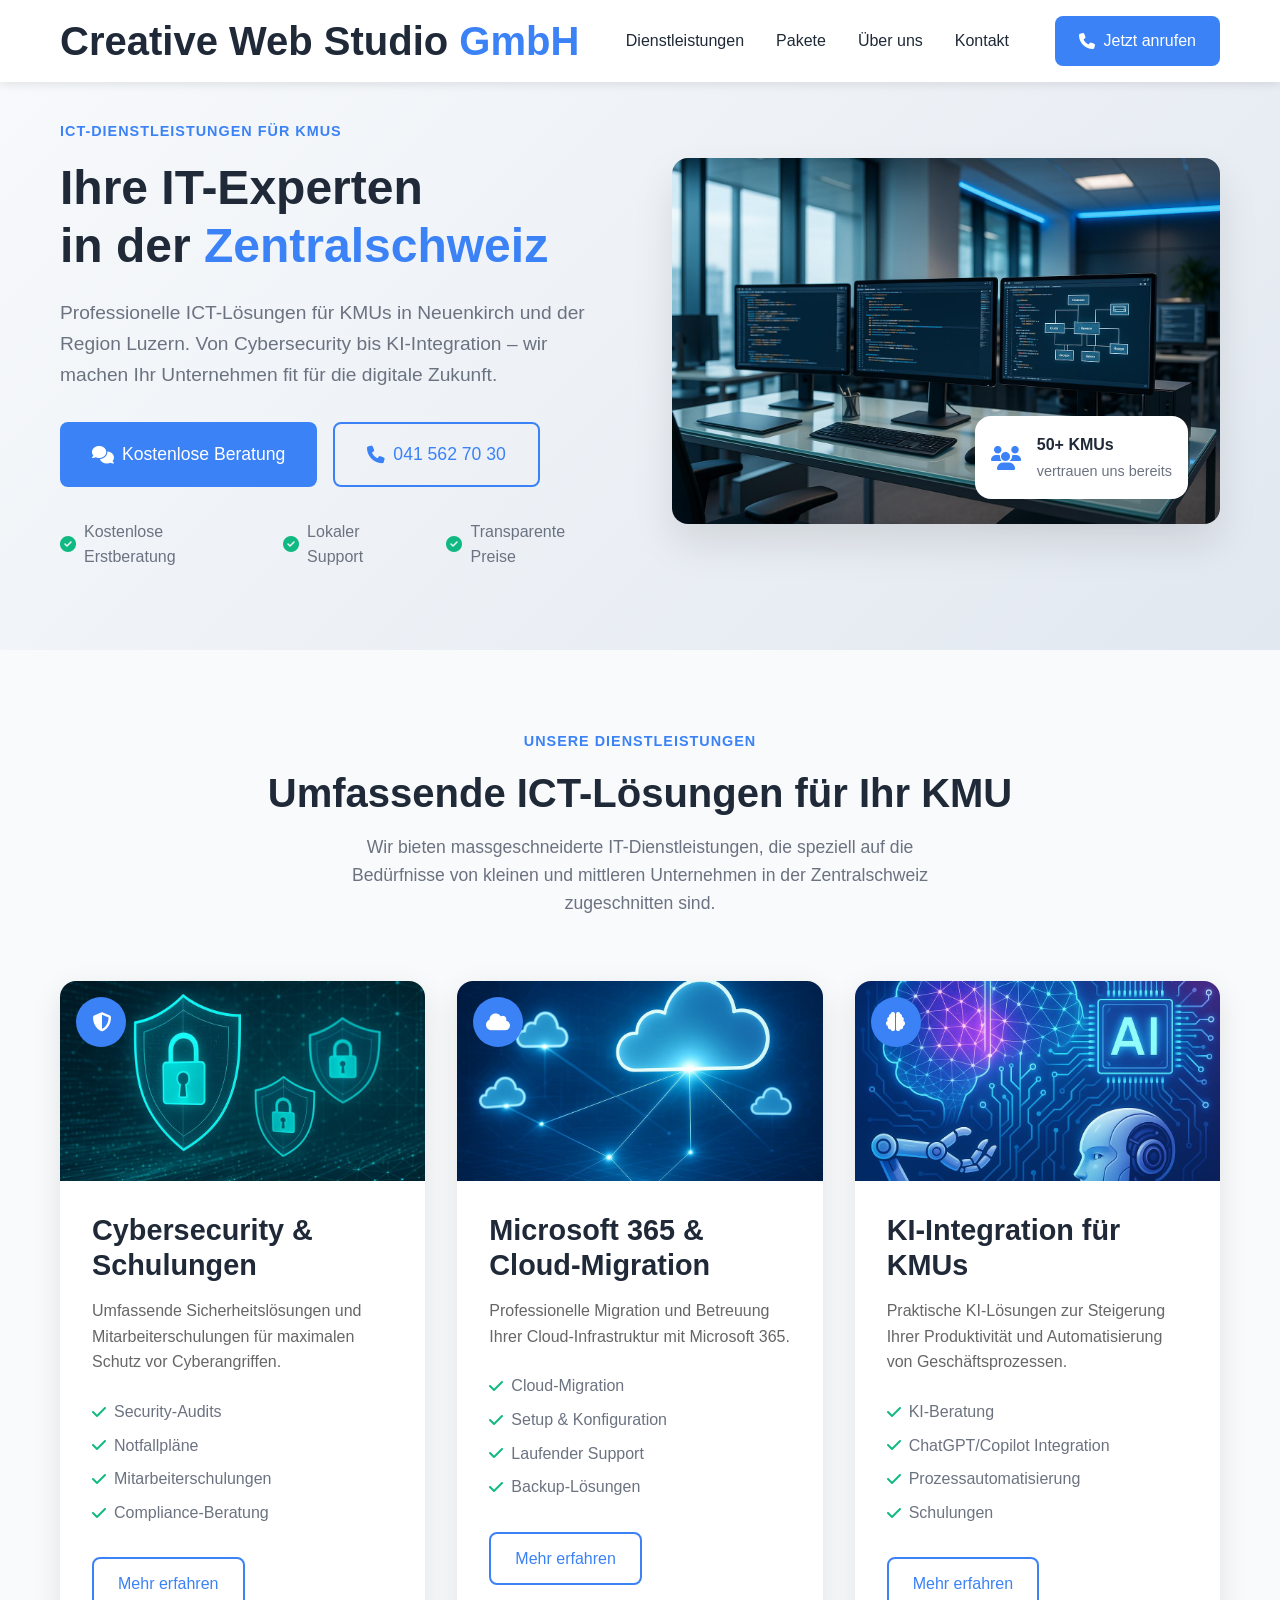
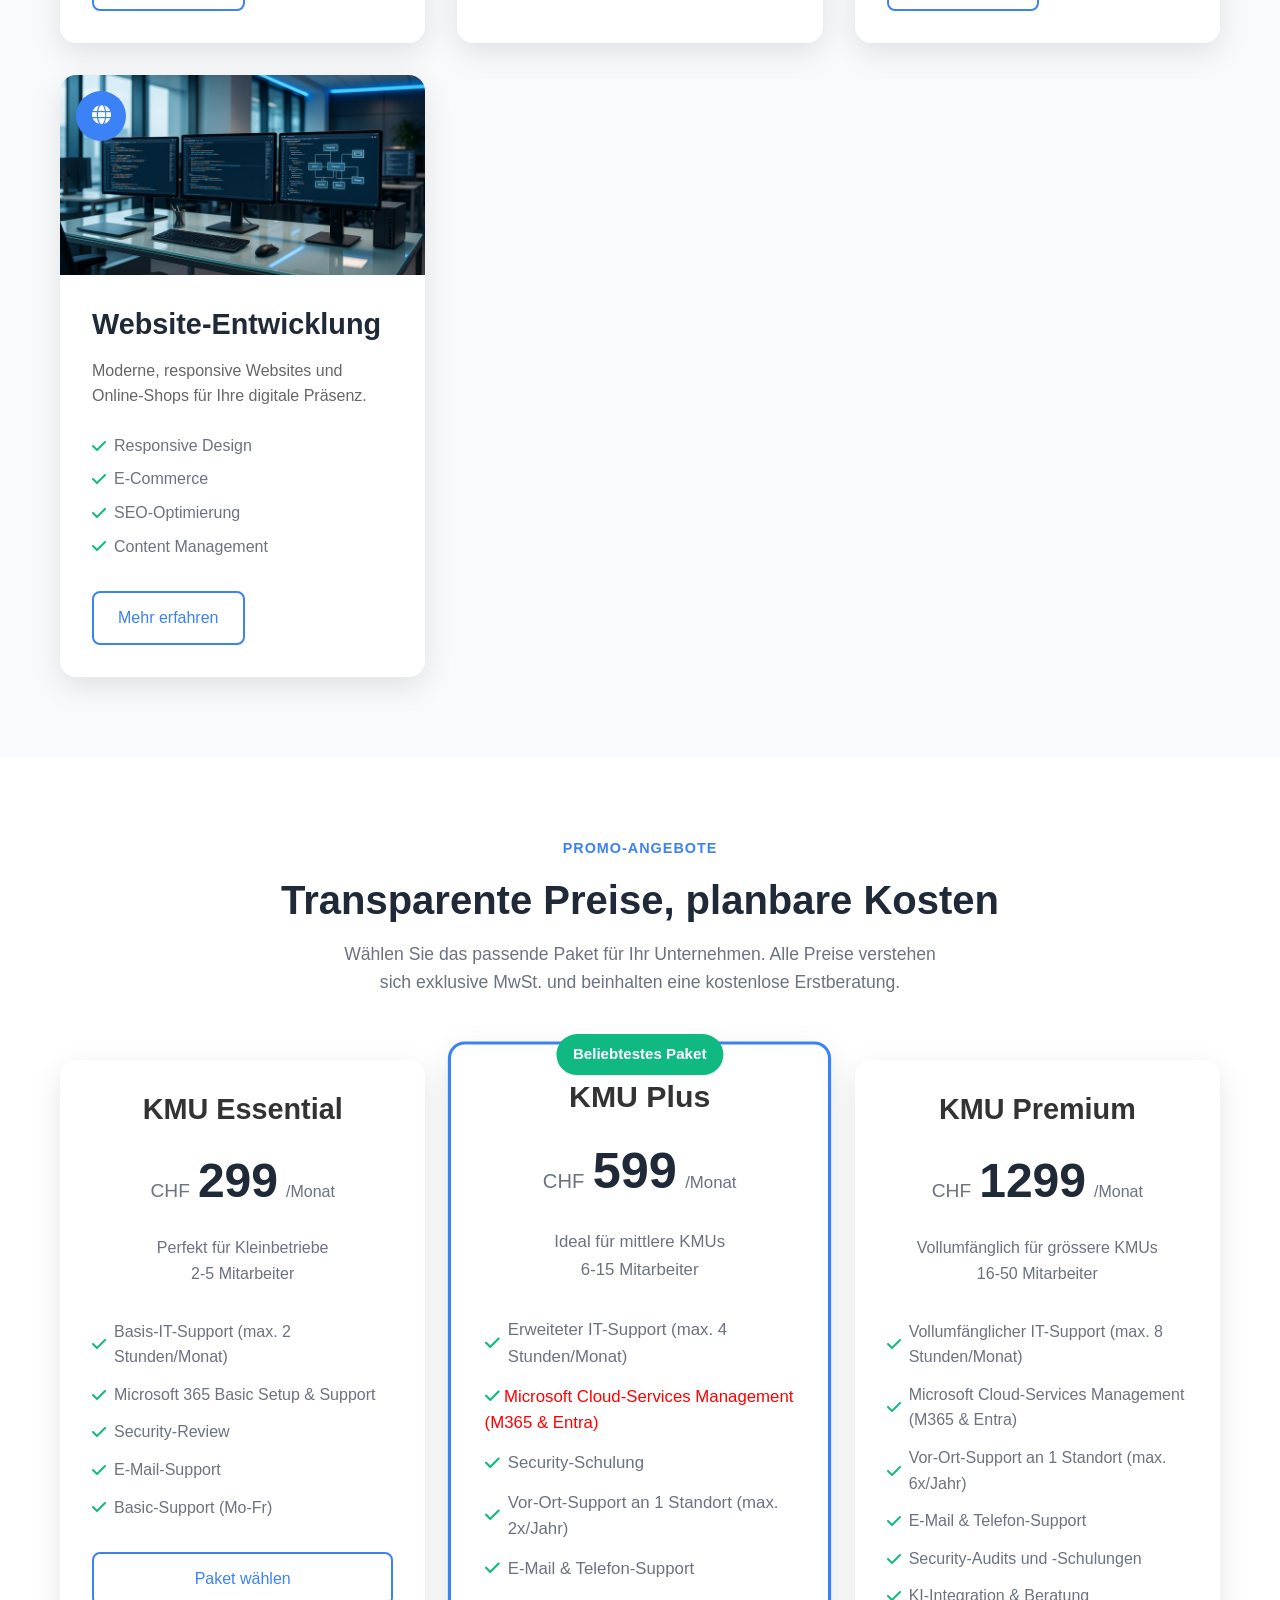
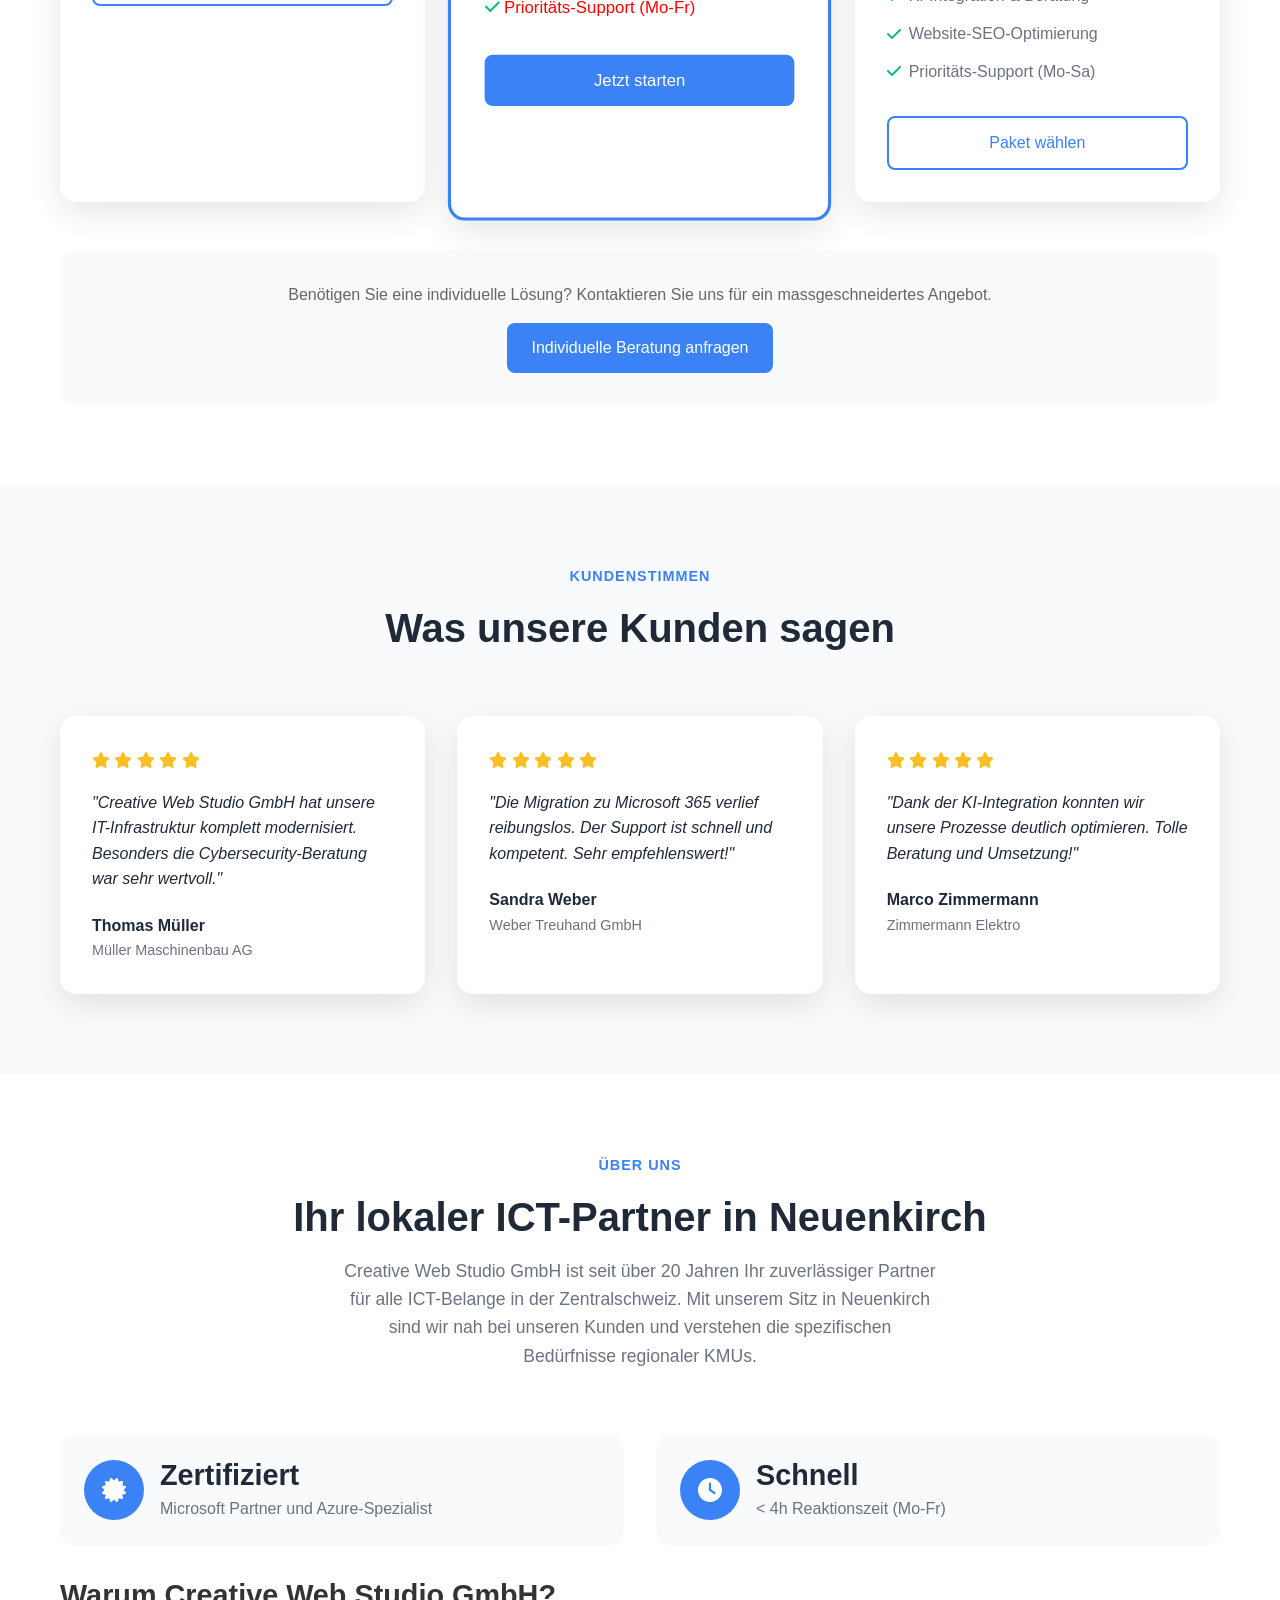
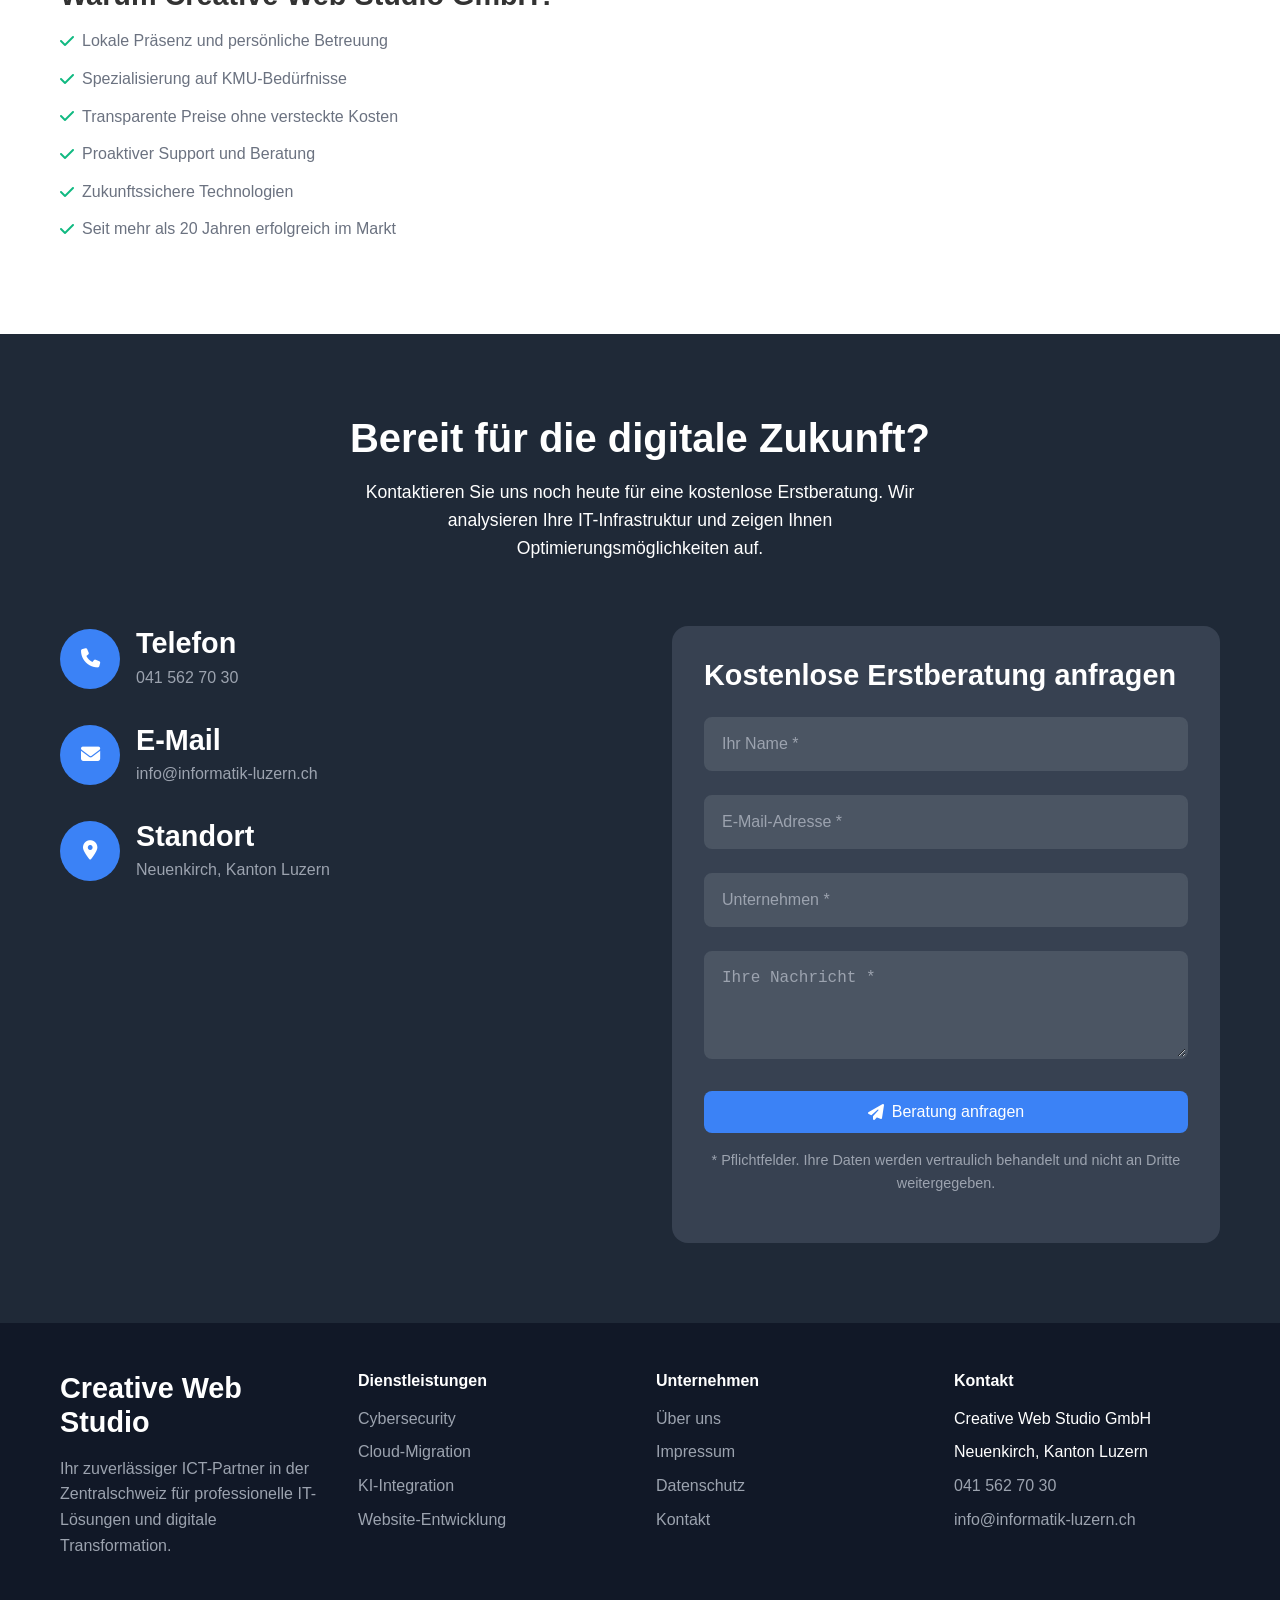
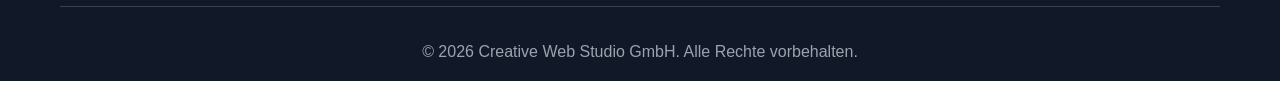
==== index.html @ 6ef7b3a8 "Initial commit: Creative Web Studio GmbH Website" ====
<!DOCTYPE html>
<html lang="de-CH">
<head>
    <meta charset="UTF-8">
    <meta name="viewport" content="width=device-width, initial-scale=1.0">
    
    <!-- Favicon -->
    <link rel="icon" type="image/png" href="favicon.png">
    <link rel="shortcut icon" type="image/png" href="favicon.png">
    <link rel="apple-touch-icon" href="favicon.png">
    
    <!-- SEO Meta Tags -->
    <title>Creative Web Studio GmbH - ICT-Dienstleistungen für KMUs in Luzern</title>
    <meta name="description" content="Professionelle ICT-Dienstleistungen für KMUs in Neuenkirch und der Region Luzern. Cybersecurity, Cloud-Migration, KI-Integration und Website-Entwicklung. Kostenlose Beratung!">
    <meta name="keywords" content="ICT Dienstleistungen, IT Support, Cybersecurity, Cloud Migration, KI Integration, Website Entwicklung, KMU, Luzern, Neuenkirch, Zentralschweiz, Microsoft 365">
    <meta name="author" content="Creative Web Studio GmbH">
    <meta name="robots" content="index, follow">
    <meta name="language" content="de-CH">
    <link rel="canonical" href="https://informatik-luzern.ch/">

    <!-- Open Graph / Facebook -->
    <meta property="og:type" content="website">
    <meta property="og:url" content="https://informatik-luzern.ch/">
    <meta property="og:title" content="Creative Web Studio GmbH - ICT-Dienstleistungen für KMUs in Luzern">
    <meta property="og:description" content="Professionelle ICT-Dienstleistungen für KMUs in Neuenkirch und der Region Luzern. Cybersecurity, Cloud-Migration, KI-Integration und Website-Entwicklung.">
    <meta property="og:image" content="https://informatik-luzern.ch/images/og-image.jpg">
    <meta property="og:image:width" content="1200">
    <meta property="og:image:height" content="630">
    <meta property="og:locale" content="de_CH">
    <meta property="og:site_name" content="Creative Web Studio GmbH">
    
    <!-- Twitter -->
    <meta name="twitter:card" content="summary_large_image">
    <meta name="twitter:title" content="Creative Web Studio GmbH - ICT-Dienstleistungen für KMUs in Luzern">
    <meta name="twitter:description" content="Professionelle ICT-Dienstleistungen für KMUs in Neuenkirch und der Region Luzern.">
    
    <!-- Local Business Schema.org -->
    <script type="application/ld+json">
    {
      "@context": "https://schema.org",
      "@type": "LocalBusiness",
      "name": "Creative Web Studio GmbH",
      "image": "https://informatik-luzern.ch/images/hero-image.jpg",
      "description": "Professionelle ICT-Dienstleistungen für KMUs in Neuenkirch und der Region Luzern. Cybersecurity, Cloud-Migration, KI-Integration und Website-Entwicklung.",
      "address": {
        "@type": "PostalAddress",
        "streetAddress": "Neuenkirch",
        "addressLocality": "Neuenkirch",
        "addressRegion": "Luzern",
        "postalCode": "6206",
        "addressCountry": "CH"
      },
      "geo": {
        "@type": "GeoCoordinates",
        "latitude": 47.0956,
        "longitude": 8.2056
      },
      "telephone": "+41415627030",
      "email": "info@informatik-luzern.ch",
      "url": "https://informatik-luzern.ch/",
      "sameAs": [
        "https://www.linkedin.com/company/creative-web-studio-gmbh"
      ],
      "openingHours": "Mo-Fr 08:30-16:30",
      "priceRange": "CHF 299-1299",
      "serviceArea": {
        "@type": "GeoCircle",
        "geoMidpoint": {
          "@type": "GeoCoordinates",
          "latitude": 47.0956,
          "longitude": 8.2056
        },
        "geoRadius": "50000"
      },
      "hasOfferCatalog": {
        "@type": "OfferCatalog",
        "name": "ICT-Dienstleistungen",
        "itemListElement": [
          {
            "@type": "Offer",
            "itemOffered": {
              "@type": "Service",
              "name": "Cybersecurity & Schulungen",
              "description": "Umfassende Sicherheitslösungen und Mitarbeiterschulungen"
            }
          },
          {
            "@type": "Offer",
            "itemOffered": {
              "@type": "Service",
              "name": "Microsoft 365 & Cloud-Migration",
              "description": "Professionelle Migration und Betreuung Ihrer Cloud-Infrastruktur"
            }
          },
          {
            "@type": "Offer",
            "itemOffered": {
              "@type": "Service",
              "name": "KI-Integration für KMUs",
              "description": "Praktische KI-Lösungen zur Steigerung Ihrer Produktivität"
            }
          },
          {
            "@type": "Offer",
            "itemOffered": {
              "@type": "Service",
              "name": "Website-Entwicklung",
              "description": "Moderne, responsive Websites und Online-Shops"
            }
          }
        ]
      }
    }
    </script>
    
    <!-- Additional SEO -->
    <meta name="geo.region" content="CH-LU">
    <meta name="geo.placename" content="Neuenkirch">
    <meta name="geo.position" content="47.0956;8.2056">
    <meta name="ICBM" content="47.0956, 8.2056">
    
    <!-- CSS -->
    <link rel="stylesheet" href="css/style.css">
    
    <!-- Font Awesome für Icons -->
    <link rel="stylesheet" href="https://cdnjs.cloudflare.com/ajax/libs/font-awesome/6.4.0/css/all.min.css">

    <!-- Google tag (gtag.js) -->
<script async src="https://www.googletagmanager.com/gtag/js?id=G-Y20FTGTKR9"></script>
<script>
  window.dataLayer = window.dataLayer || [];
  function gtag(){dataLayer.push(arguments);}
  gtag('js', new Date());

  gtag('config', 'G-Y20FTGTKR9');
</script>

<!-- Google tag (gtag.js) -->
<script async src="https://www.googletagmanager.com/gtag/js?id=AW-1042954990">
</script>
<script>
  window.dataLayer = window.dataLayer || [];
  function gtag(){dataLayer.push(arguments);}
  gtag('js', new Date());

  gtag('config', 'AW-1042954990');
</script>

<!-- Google tag (gtag.js) -->
<script async src="https://www.googletagmanager.com/gtag/js?id=G-LLBZESWK69"></script>
<script>
  window.dataLayer = window.dataLayer || [];
  function gtag(){dataLayer.push(arguments);}
  gtag('js', new Date());

  gtag('config', 'G-LLBZESWK69');
</script>
</head>
<body>
    <!-- Header -->
    <header class="header">
        <nav class="navbar">
            <div class="nav-container">
                <div class="nav-logo">
                    <h2>Creative Web Studio <span>GmbH</span></h2>
                </div>
                <ul class="nav-menu">
                    <li class="nav-item">
                        <a href="#services" class="nav-link">Dienstleistungen</a>
                    </li>
                    <li class="nav-item">
                        <a href="#packages" class="nav-link">Pakete</a>
                    </li>
                    <li class="nav-item">
                        <a href="#about" class="nav-link">Über uns</a>
                    </li>
                    <li class="nav-item">
                        <a href="#contact" class="nav-link">Kontakt</a>
                    </li>
                </ul>
                <div class="nav-cta">
                    <a href="tel:+41415627030" class="btn btn-primary">
                        <i class="fas fa-phone"></i> Jetzt anrufen
                    </a>
                </div>
                <div class="hamburger">
                    <span class="bar"></span>
                    <span class="bar"></span>
                    <span class="bar"></span>
                </div>
            </div>
        </nav>
    </header>

    <!-- Hero Section -->
    <section class="hero">
        <div class="hero-container">
            <div class="hero-content">
                <div class="hero-text">
                    <p class="hero-subtitle">ICT-Dienstleistungen für KMUs</p>
                    <h1 class="hero-title">
                        Ihre IT-Experten<br>
                        in der <span class="text-primary">Zentralschweiz</span>
                    </h1>
                    <p class="hero-description">
                        Professionelle ICT-Lösungen für KMUs in Neuenkirch und der Region Luzern. 
                        Von Cybersecurity bis KI-Integration – wir machen Ihr Unternehmen fit für die digitale Zukunft.
                    </p>
                    <div class="hero-buttons">
                        <a href="#contact" class="btn btn-primary btn-lg">
                            <i class="fas fa-comments"></i> Kostenlose Beratung
                        </a>
                        <a href="tel:+41415627030" class="btn btn-outline btn-lg">
                            <i class="fas fa-phone"></i> 041 562 70 30
                        </a>
                    </div>
                    <div class="hero-features">
                        <div class="feature">
                            <i class="fas fa-check-circle"></i>
                            <span>Kostenlose Erstberatung</span>
                        </div>
                        <div class="feature">
                            <i class="fas fa-check-circle"></i>
                            <span>Lokaler Support</span>
                        </div>
                        <div class="feature">
                            <i class="fas fa-check-circle"></i>
                            <span>Transparente Preise</span>
                        </div>
                    </div>
                </div>
                <div class="hero-image">
                    <img src="images/hero-image.jpg" alt="Modernes IT-Büro mit mehreren Monitoren">
                    <div class="hero-badge">
                        <i class="fas fa-users"></i>
                        <div>
                            <strong>50+ KMUs</strong>
                            <span>vertrauen uns bereits</span>
                        </div>
                    </div>
                </div>
            </div>
        </div>
    </section>

    <!-- Services Section -->
    <section id="services" class="services">
        <div class="container">
            <div class="section-header">
                <p class="section-subtitle">Unsere Dienstleistungen</p>
                <h2 class="section-title">Umfassende ICT-Lösungen für Ihr KMU</h2>
                <p class="section-description">
                    Wir bieten massgeschneiderte IT-Dienstleistungen, die speziell auf die Bedürfnisse 
                    von kleinen und mittleren Unternehmen in der Zentralschweiz zugeschnitten sind.
                </p>
            </div>
            
            <div class="services-grid">
                <div class="service-card">
                    <div class="service-image">
                        <img src="images/cybersecurity-image.jpg" alt="Cybersecurity Lösungen">
                        <div class="service-icon">
                            <i class="fas fa-shield-alt"></i>
                        </div>
                    </div>
                    <div class="service-content">
                        <h3>Cybersecurity & Schulungen</h3>
                        <p>Umfassende Sicherheitslösungen und Mitarbeiterschulungen für maximalen Schutz vor Cyberangriffen.</p>
                        <ul class="service-features">
                            <li><i class="fas fa-check"></i> Security-Audits</li>
                            <li><i class="fas fa-check"></i> Notfallpläne</li>
                            <li><i class="fas fa-check"></i> Mitarbeiterschulungen</li>
                            <li><i class="fas fa-check"></i> Compliance-Beratung</li>
                        </ul>
                        <a href="#contact" class="btn btn-outline">Mehr erfahren</a>
                    </div>
                </div>

                <div class="service-card">
                    <div class="service-image">
                        <img src="images/cloud-services.jpg" alt="Cloud Migration Services">
                        <div class="service-icon">
                            <i class="fas fa-cloud"></i>
                        </div>
                    </div>
                    <div class="service-content">
                        <h3>Microsoft 365 & Cloud-Migration</h3>
                        <p>Professionelle Migration und Betreuung Ihrer Cloud-Infrastruktur mit Microsoft 365.</p>
                        <ul class="service-features">
                            <li><i class="fas fa-check"></i> Cloud-Migration</li>
                            <li><i class="fas fa-check"></i> Setup & Konfiguration</li>
                            <li><i class="fas fa-check"></i> Laufender Support</li>
                            <li><i class="fas fa-check"></i> Backup-Lösungen</li>
                        </ul>
                        <a href="#contact" class="btn btn-outline">Mehr erfahren</a>
                    </div>
                </div>

                <div class="service-card">
                    <div class="service-image">
                        <img src="images/ai-integration.jpg" alt="KI Integration für Unternehmen">
                        <div class="service-icon">
                            <i class="fas fa-brain"></i>
                        </div>
                    </div>
                    <div class="service-content">
                        <h3>KI-Integration für KMUs</h3>
                        <p>Praktische KI-Lösungen zur Steigerung Ihrer Produktivität und Automatisierung von Geschäftsprozessen.</p>
                        <ul class="service-features">
                            <li><i class="fas fa-check"></i> KI-Beratung</li>
                            <li><i class="fas fa-check"></i> ChatGPT/Copilot Integration</li>
                            <li><i class="fas fa-check"></i> Prozessautomatisierung</li>
                            <li><i class="fas fa-check"></i> Schulungen</li>
                        </ul>
                        <a href="#contact" class="btn btn-outline">Mehr erfahren</a>
                    </div>
                </div>

                <div class="service-card">
                    <div class="service-image">
                        <img src="images/hero-image.jpg" alt="Website Entwicklung">
                        <div class="service-icon">
                            <i class="fas fa-globe"></i>
                        </div>
                    </div>
                    <div class="service-content">
                        <h3>Website-Entwicklung</h3>
                        <p>Moderne, responsive Websites und Online-Shops für Ihre digitale Präsenz.</p>
                        <ul class="service-features">
                            <li><i class="fas fa-check"></i> Responsive Design</li>
                            <li><i class="fas fa-check"></i> E-Commerce</li>
                            <li><i class="fas fa-check"></i> SEO-Optimierung</li>
                            <li><i class="fas fa-check"></i> Content Management</li>
                        </ul>
                        <a href="#contact" class="btn btn-outline">Mehr erfahren</a>
                    </div>
                </div>
            </div>
        </div>
    </section>

    <!-- Packages Section -->
    <section id="packages" class="packages">
        <div class="container">
            <div class="section-header">
                <p class="section-subtitle">Promo-Angebote</p>
                <h2 class="section-title">Transparente Preise, planbare Kosten</h2>
                <p class="section-description">
                    Wählen Sie das passende Paket für Ihr Unternehmen. Alle Preise verstehen sich 
                    exklusive MwSt. und beinhalten eine kostenlose Erstberatung.
                </p>
            </div>

            <div class="packages-grid">
                <div class="package-card">
                    <div class="package-header">
                        <h3>KMU Essential</h3>
                        <div class="package-price">
                            <span class="currency">CHF</span>
                            <span class="amount">299</span>
                            <span class="period">/Monat</span>
                        </div>
                        <p class="package-subtitle">Perfekt für Kleinbetriebe<br>2-5 Mitarbeiter</p>
                    </div>
                    <div class="package-features">
                        <ul>
                            <li><i class="fas fa-check"></i> Basis-IT-Support (max. 2 Stunden/Monat)</li>
                            <li><i class="fas fa-check"></i> Microsoft 365 Basic Setup & Support</li>
                            <li><i class="fas fa-check"></i> Security-Review</li>
                            <li><i class="fas fa-check"></i> E-Mail-Support</li>
                            <li><i class="fas fa-check"></i> Basic-Support (Mo-Fr)</li>
                        </ul>
                    </div>
                    <a href="#contact" class="btn btn-outline btn-full">Paket wählen</a>
                </div>

                <div class="package-card package-popular">
                    <div class="package-badge">Beliebtestes Paket</div>
                    <div class="package-header">
                        <h3>KMU Plus</h3>
                        <div class="package-price">
                            <span class="currency">CHF</span>
                            <span class="amount">599</span>
                            <span class="period">/Monat</span>
                        </div>
                        <p class="package-subtitle">Ideal für mittlere KMUs<br>6-15 Mitarbeiter</p>
                    </div>
                    <div class="package-features">
                        <ul>
                            <li><i class="fas fa-check"></i> Erweiteter IT-Support (max. 4 Stunden/Monat)</li>
                            <li><font color="red"><i class="fas fa-check"></i> Microsoft Cloud-Services Management (M365 & Entra)</font></li>
                            <li><i class="fas fa-check"></i> Security-Schulung</li>
                            <li><i class="fas fa-check"></i> Vor-Ort-Support an 1 Standort (max. 2x/Jahr)</li>
                            <li><i class="fas fa-check"></i> E-Mail & Telefon-Support</li>
                            <li><font color="red"><i class="fas fa-check"></i> Prioritäts-Support (Mo-Fr)</font></li>
                        </ul>
                    </div>
                    <a href="#contact" class="btn btn-primary btn-full">Jetzt starten</a>
                </div>

                <div class="package-card">
                    <div class="package-header">
                        <h3>KMU Premium</h3>
                        <div class="package-price">
                            <span class="currency">CHF</span>
                            <span class="amount">1299</span>
                            <span class="period">/Monat</span>
                        </div>
                        <p class="package-subtitle">Vollumfänglich für grössere KMUs<br>16-50 Mitarbeiter</p>
                    </div>
                    <div class="package-features">
                        <ul>
                            <li><i class="fas fa-check"></i> Vollumfänglicher IT-Support (max. 8 Stunden/Monat)</li>
                            <li><i class="fas fa-check"></i> Microsoft Cloud-Services Management (M365 & Entra)</li>
                            <li><i class="fas fa-check"></i> Vor-Ort-Support an 1 Standort (max. 6x/Jahr)</li>
                            <li><i class="fas fa-check"></i> E-Mail & Telefon-Support</li>
                            <li><i class="fas fa-check"></i> Security-Audits und -Schulungen</li>
                            <li><i class="fas fa-check"></i> KI-Integration & Beratung</li>
                            <li><i class="fas fa-check"></i> Website-SEO-Optimierung</li>
                            <li><i class="fas fa-check"></i> Prioritäts-Support (Mo-Sa)</li>
                        </ul>
                    </div>
                    <a href="#contact" class="btn btn-outline btn-full">Paket wählen</a>
                </div>
            </div>

            <div class="packages-cta">
                <p>Benötigen Sie eine individuelle Lösung? Kontaktieren Sie uns für ein massgeschneidertes Angebot.</p>
                <a href="#contact" class="btn btn-primary">Individuelle Beratung anfragen</a>
            </div>
        </div>
    </section>

    <!-- Testimonials Section -->
    <section class="testimonials">
        <div class="container">
            <div class="section-header">
                <p class="section-subtitle">Kundenstimmen</p>
                <h2 class="section-title">Was unsere Kunden sagen</h2>
            </div>

            <div class="testimonials-grid">
                <div class="testimonial-card">
                    <div class="testimonial-content">
                        <div class="testimonial-stars">
                            <i class="fas fa-star"></i>
                            <i class="fas fa-star"></i>
                            <i class="fas fa-star"></i>
                            <i class="fas fa-star"></i>
                            <i class="fas fa-star"></i>
                        </div>
                        <p>"Creative Web Studio GmbH hat unsere IT-Infrastruktur komplett modernisiert. Besonders die Cybersecurity-Beratung war sehr wertvoll."</p>
                    </div>
                    <div class="testimonial-author">
                        <div class="author-info">
                            <h4>Thomas Müller</h4>
                            <p>Müller Maschinenbau AG</p>
                        </div>
                    </div>
                </div>

                <div class="testimonial-card">
                    <div class="testimonial-content">
                        <div class="testimonial-stars">
                            <i class="fas fa-star"></i>
                            <i class="fas fa-star"></i>
                            <i class="fas fa-star"></i>
                            <i class="fas fa-star"></i>
                            <i class="fas fa-star"></i>
                        </div>
                        <p>"Die Migration zu Microsoft 365 verlief reibungslos. Der Support ist schnell und kompetent. Sehr empfehlenswert!"</p>
                    </div>
                    <div class="testimonial-author">
                        <div class="author-info">
                            <h4>Sandra Weber</h4>
                            <p>Weber Treuhand GmbH</p>
                        </div>
                    </div>
                </div>

                <div class="testimonial-card">
                    <div class="testimonial-content">
                        <div class="testimonial-stars">
                            <i class="fas fa-star"></i>
                            <i class="fas fa-star"></i>
                            <i class="fas fa-star"></i>
                            <i class="fas fa-star"></i>
                            <i class="fas fa-star"></i>
                        </div>
                        <p>"Dank der KI-Integration konnten wir unsere Prozesse deutlich optimieren. Tolle Beratung und Umsetzung!"</p>
                    </div>
                    <div class="testimonial-author">
                        <div class="author-info">
                            <h4>Marco Zimmermann</h4>
                            <p>Zimmermann Elektro</p>
                        </div>
                    </div>
                </div>
            </div>
        </div>
    </section>

    <!-- About Section -->
    <section id="about" class="about">
        <div class="container">
            <div class="about-content">
                <div class="about-text">
                    <div class="section-header">
                        <p class="section-subtitle">Über uns</p>
                        <h2 class="section-title">Ihr lokaler ICT-Partner in Neuenkirch</h2>
                        <p class="section-description">
                            Creative Web Studio GmbH ist seit über 20 Jahren Ihr zuverlässiger Partner für alle ICT-Belange in der Zentralschweiz. 
                            Mit unserem Sitz in Neuenkirch sind wir nah bei unseren Kunden und verstehen die spezifischen 
                            Bedürfnisse regionaler KMUs.
                        </p>
                    </div>

                    <div class="about-stats">
                        <div class="stat">
                            <div class="stat-icon">
                                <i class="fas fa-certificate"></i>
                            </div>
                            <div class="stat-content">
                                <h3>Zertifiziert</h3>
                                <p>Microsoft Partner und Azure-Spezialist</p>
                            </div>
                        </div>
                        <div class="stat">
                            <div class="stat-icon">
                                <i class="fas fa-clock"></i>
                            </div>
                            <div class="stat-content">
                                <h3>Schnell</h3>
                                <p>&lt; 4h Reaktionszeit (Mo-Fr)</p>
                            </div>
                        </div>
                    </div>

                    <div class="about-features">
                        <h3>Warum Creative Web Studio GmbH?</h3>
                        <ul>
                            <li><i class="fas fa-check"></i> Lokale Präsenz und persönliche Betreuung</li>
                            <li><i class="fas fa-check"></i> Spezialisierung auf KMU-Bedürfnisse</li>
                            <li><i class="fas fa-check"></i> Transparente Preise ohne versteckte Kosten</li>
                            <li><i class="fas fa-check"></i> Proaktiver Support und Beratung</li>
                            <li><i class="fas fa-check"></i> Zukunftssichere Technologien</li>
                            <li><i class="fas fa-check"></i> Seit mehr als 20 Jahren erfolgreich im Markt</li>
                        </ul>
                    </div>
                </div>
            </div>
        </div>
    </section>

    <!-- Contact Section -->
    <section id="contact" class="contact">
        <div class="container">
            <div class="section-header">
                <h2 class="section-title">Bereit für die digitale Zukunft?</h2>
                <p class="section-description">
                    Kontaktieren Sie uns noch heute für eine kostenlose Erstberatung. 
                    Wir analysieren Ihre IT-Infrastruktur und zeigen Ihnen Optimierungsmöglichkeiten auf.
                </p>
            </div>

            <div class="contact-content">
                <div class="contact-info">
                    <div class="contact-item">
                        <div class="contact-icon">
                            <i class="fas fa-phone"></i>
                        </div>
                        <div class="contact-details">
                            <h3>Telefon</h3>
                            <p><a href="tel:+41415627030">041 562 70 30</a></p>
                        </div>
                    </div>

                    <div class="contact-item">
                        <div class="contact-icon">
                            <i class="fas fa-envelope"></i>
                        </div>
                        <div class="contact-details">
                            <h3>E-Mail</h3>
                            <p><a href="mailto:info@informatik-luzern.ch">info@informatik-luzern.ch</a></p>
                        </div>
                    </div>

                    <div class="contact-item">
                        <div class="contact-icon">
                            <i class="fas fa-map-marker-alt"></i>
                        </div>
                        <div class="contact-details">
                            <h3>Standort</h3>
                            <p>Neuenkirch, Kanton Luzern</p>
                        </div>
                    </div>
                </div>

                <div class="contact-form-container">
                    <h3>Kostenlose Erstberatung anfragen</h3>
                    <form id="contactForm" class="contact-form" action="contact.php" method="POST">
                        <!-- Honeypot field -->
                        <input type="text" name="website" style="display: none;" tabindex="-1" autocomplete="off">
                        
                        <div class="form-group">
                            <input type="text" name="name" id="name" required placeholder="Ihr Name *">
                        </div>
                        
                        <div class="form-group">
                            <input type="email" name="email" id="email" required placeholder="E-Mail-Adresse *">
                        </div>
                        
                        <div class="form-group">
                            <input type="text" name="company" id="company" required placeholder="Unternehmen *">
                        </div>
                        
                        <div class="form-group">
                            <textarea name="message" id="message" rows="4" required placeholder="Ihre Nachricht *"></textarea>
                        </div>
                        
                        <button type="submit" class="btn btn-primary btn-full">
                            <i class="fas fa-paper-plane"></i> Beratung anfragen
                        </button>
                        
                        <p class="form-note">
                            * Pflichtfelder. Ihre Daten werden vertraulich behandelt und nicht an Dritte weitergegeben.
                        </p>
                    </form>
                    
                    <div id="formMessage" class="form-message" style="display: none;"></div>
                </div>
            </div>
        </div>
    </section>

    <!-- Footer -->
    <footer class="footer">
        <div class="container">
            <div class="footer-content">
                <div class="footer-section">
                    <h3>Creative Web Studio</h3>
                    <p>Ihr zuverlässiger ICT-Partner in der Zentralschweiz für professionelle IT-Lösungen und digitale Transformation.</p>
                </div>

                <div class="footer-section">
                    <h4>Dienstleistungen</h4>
                    <ul>
                        <li><a href="#services">Cybersecurity</a></li>
                        <li><a href="#services">Cloud-Migration</a></li>
                        <li><a href="#services">KI-Integration</a></li>
                        <li><a href="#services">Website-Entwicklung</a></li>
                    </ul>
                </div>

                <div class="footer-section">
                    <h4>Unternehmen</h4>
                    <ul>
                        <li><a href="#about">Über uns</a></li>
                        <li><a href="impressum.html">Impressum</a></li>
                        <li><a href="datenschutz.html">Datenschutz</a></li>
                        <li><a href="#contact">Kontakt</a></li>
                    </ul>
                </div>

                <div class="footer-section">
                    <h4>Kontakt</h4>
                    <ul>
                        <li>Creative Web Studio GmbH</li>
                        <li>Neuenkirch, Kanton Luzern</li>
                        <li><a href="tel:+41415627030">041 562 70 30</a></li>
                        <li><a href="mailto:info@informatik-luzern.ch">info@informatik-luzern.ch</a></li>
                    </ul>
                </div>
            </div>

            <div class="footer-bottom">
                <p>&copy; 2026 Creative Web Studio GmbH. Alle Rechte vorbehalten.</p>
            </div>
        </div>
    </footer>

    <!-- JavaScript -->
    <script src="js/script.js"></script>
</body>
</html>
---- css/style.css ----
/* Reset und Base Styles */
* {
    margin: 0;
    padding: 0;
    box-sizing: border-box;
}

html {
    scroll-behavior: smooth;
}

body {
    font-family: 'Segoe UI', Tahoma, Geneva, Verdana, sans-serif;
    line-height: 1.6;
    color: #333;
    background-color: #ffffff;
}

.container {
    max-width: 1200px;
    margin: 0 auto;
    padding: 0 20px;
}

/* Typography */
h1, h2, h3, h4, h5, h6 {
    font-weight: 600;
    line-height: 1.2;
    margin-bottom: 1rem;
}

h1 {
    font-size: 3rem;
    font-weight: 700;
}

h2 {
    font-size: 2.5rem;
}

h3 {
    font-size: 1.8rem;
}

p {
    margin-bottom: 1rem;
    color: #666;
}

a {
    text-decoration: none;
    color: inherit;
    transition: all 0.3s ease;
}

/* Colors */
:root {
    --primary-color: #3b82f6;
    --primary-dark: #2563eb;
    --secondary-color: #64748b;
    --accent-color: #10b981;
    --text-dark: #1f2937;
    --text-light: #6b7280;
    --bg-light: #f8fafc;
    --bg-dark: #1f2937;
    --border-color: #e5e7eb;
}

.text-primary {
    color: var(--primary-color);
}

/* Buttons */
.btn {
    display: inline-flex;
    align-items: center;
    gap: 0.5rem;
    padding: 0.75rem 1.5rem;
    border: none;
    border-radius: 0.5rem;
    font-weight: 500;
    text-decoration: none;
    cursor: pointer;
    transition: all 0.3s ease;
    font-size: 1rem;
}

.btn-primary {
    background-color: var(--primary-color);
    color: white;
}

.btn-primary:hover {
    background-color: var(--primary-dark);
    transform: translateY(-2px);
}

.btn-outline {
    background-color: transparent;
    color: var(--primary-color);
    border: 2px solid var(--primary-color);
}

.btn-outline:hover {
    background-color: var(--primary-color);
    color: white;
}

.btn-lg {
    padding: 1rem 2rem;
    font-size: 1.1rem;
}

.btn-full {
    width: 100%;
    justify-content: center;
}

/* Header */
.header {
    background-color: white;
    box-shadow: 0 2px 10px rgba(0, 0, 0, 0.1);
    position: fixed;
    top: 0;
    left: 0;
    right: 0;
    z-index: 1000;
}

.navbar {
    padding: 1rem 0;
}

.nav-container {
    display: flex;
    justify-content: space-between;
    align-items: center;
    max-width: 1200px;
    margin: 0 auto;
    padding: 0 20px;
}

.nav-logo h2 {
    color: var(--text-dark);
    margin: 0;
}

.nav-logo span {
    color: var(--primary-color);
}

.nav-menu {
    display: flex;
    list-style: none;
    gap: 2rem;
}

.nav-link {
    color: var(--text-dark);
    font-weight: 500;
    padding: 0.5rem 0;
    position: relative;
}

.nav-link:hover {
    color: var(--primary-color);
}

.nav-link::after {
    content: '';
    position: absolute;
    bottom: 0;
    left: 0;
    width: 0;
    height: 2px;
    background-color: var(--primary-color);
    transition: width 0.3s ease;
}

.nav-link:hover::after {
    width: 100%;
}

.hamburger {
    display: none;
    flex-direction: column;
    cursor: pointer;
}

.bar {
    width: 25px;
    height: 3px;
    background-color: var(--text-dark);
    margin: 3px 0;
    transition: 0.3s;
}

/* Hero Section */
.hero {
    padding: 120px 0 80px;
    background: linear-gradient(135deg, #f8fafc 0%, #e2e8f0 100%);
}

.hero-container {
    max-width: 1200px;
    margin: 0 auto;
    padding: 0 20px;
}

.hero-content {
    display: grid;
    grid-template-columns: 1fr 1fr;
    gap: 4rem;
    align-items: center;
}

.hero-subtitle {
    color: var(--primary-color);
    font-weight: 600;
    margin-bottom: 1rem;
    text-transform: uppercase;
    letter-spacing: 1px;
    font-size: 0.9rem;
}

.hero-title {
    color: var(--text-dark);
    margin-bottom: 1.5rem;
}

.hero-description {
    font-size: 1.2rem;
    margin-bottom: 2rem;
    color: var(--text-light);
}

.hero-buttons {
    display: flex;
    gap: 1rem;
    margin-bottom: 2rem;
}

.hero-features {
    display: flex;
    gap: 2rem;
}

.feature {
    display: flex;
    align-items: center;
    gap: 0.5rem;
    color: var(--text-light);
}

.feature i {
    color: var(--accent-color);
}

.hero-image {
    position: relative;
}

.hero-image img {
    width: 100%;
    border-radius: 1rem;
    box-shadow: 0 20px 40px rgba(0, 0, 0, 0.1);
}

.hero-badge {
    position: absolute;
    bottom: 2rem;
    right: 2rem;
    background-color: white;
    padding: 1rem;
    border-radius: 1rem;
    box-shadow: 0 10px 30px rgba(0, 0, 0, 0.1);
    display: flex;
    align-items: center;
    gap: 1rem;
}

.hero-badge i {
    color: var(--primary-color);
    font-size: 1.5rem;
}

.hero-badge strong {
    display: block;
    color: var(--text-dark);
}

.hero-badge span {
    color: var(--text-light);
    font-size: 0.9rem;
}

/* Section Styles */
section {
    padding: 80px 0;
}

.section-header {
    text-align: center;
    margin-bottom: 4rem;
}

.section-subtitle {
    color: var(--primary-color);
    font-weight: 600;
    margin-bottom: 1rem;
    text-transform: uppercase;
    letter-spacing: 1px;
    font-size: 0.9rem;
}

.section-title {
    color: var(--text-dark);
    margin-bottom: 1rem;
}

.section-description {
    font-size: 1.1rem;
    color: var(--text-light);
    max-width: 600px;
    margin: 0 auto;
}

/* Services Section */
.services {
    background-color: var(--bg-light);
}

.services-grid {
    display: grid;
    grid-template-columns: repeat(auto-fit, minmax(300px, 1fr));
    gap: 2rem;
}

.service-card {
    background-color: white;
    border-radius: 1rem;
    overflow: hidden;
    box-shadow: 0 10px 30px rgba(0, 0, 0, 0.1);
    transition: transform 0.3s ease;
}

.service-card:hover {
    transform: translateY(-10px);
}

.service-image {
    position: relative;
    height: 200px;
    overflow: hidden;
}

.service-image img {
    width: 100%;
    height: 100%;
    object-fit: cover;
}

.service-icon {
    position: absolute;
    top: 1rem;
    left: 1rem;
    background-color: var(--primary-color);
    color: white;
    width: 50px;
    height: 50px;
    border-radius: 50%;
    display: flex;
    align-items: center;
    justify-content: center;
    font-size: 1.2rem;
}

.service-content {
    padding: 2rem;
}

.service-content h3 {
    color: var(--text-dark);
    margin-bottom: 1rem;
}

.service-content p {
    margin-bottom: 1.5rem;
}

.service-features {
    list-style: none;
    margin-bottom: 2rem;
}

.service-features li {
    display: flex;
    align-items: center;
    gap: 0.5rem;
    margin-bottom: 0.5rem;
    color: var(--text-light);
}

.service-features i {
    color: var(--accent-color);
}

/* Packages Section */
.packages-grid {
    display: grid;
    grid-template-columns: repeat(auto-fit, minmax(300px, 1fr));
    gap: 2rem;
    margin-bottom: 3rem;
}

.package-card {
    background-color: white;
    border-radius: 1rem;
    padding: 2rem;
    box-shadow: 0 10px 30px rgba(0, 0, 0, 0.1);
    position: relative;
    transition: transform 0.3s ease;
}

.package-card:hover {
    transform: translateY(-5px);
}

.package-popular {
    border: 3px solid var(--primary-color);
    transform: scale(1.05);
}

.package-badge {
    position: absolute;
    top: -10px;
    left: 50%;
    transform: translateX(-50%);
    background-color: var(--accent-color);
    color: white;
    padding: 0.5rem 1rem;
    border-radius: 2rem;
    font-size: 0.9rem;
    font-weight: 600;
}

.package-header {
    text-align: center;
    margin-bottom: 2rem;
}

.package-price {
    display: flex;
    align-items: baseline;
    justify-content: center;
    gap: 0.5rem;
    margin: 1rem 0;
}

.currency {
    font-size: 1.2rem;
    color: var(--text-light);
}

.amount {
    font-size: 3rem;
    font-weight: 700;
    color: var(--text-dark);
}

.period {
    color: var(--text-light);
}

.package-subtitle {
    color: var(--text-light);
}

.package-features ul {
    list-style: none;
    margin-bottom: 2rem;
}

.package-features li {
    display: flex;
    align-items: center;
    gap: 0.5rem;
    margin-bottom: 0.75rem;
    color: var(--text-light);
}

.package-features i {
    color: var(--accent-color);
}

.packages-cta {
    text-align: center;
    padding: 2rem;
    background-color: var(--bg-light);
    border-radius: 1rem;
}

/* Testimonials Section */
.testimonials {
    background-color: var(--bg-light);
}

.testimonials-grid {
    display: grid;
    grid-template-columns: repeat(auto-fit, minmax(300px, 1fr));
    gap: 2rem;
}

.testimonial-card {
    background-color: white;
    padding: 2rem;
    border-radius: 1rem;
    box-shadow: 0 10px 30px rgba(0, 0, 0, 0.1);
}

.testimonial-stars {
    color: #fbbf24;
    margin-bottom: 1rem;
}

.testimonial-content p {
    font-style: italic;
    margin-bottom: 1.5rem;
    color: var(--text-dark);
}

.testimonial-author h4 {
    color: var(--text-dark);
    margin-bottom: 0.25rem;
}

.testimonial-author p {
    color: var(--text-light);
    font-size: 0.9rem;
    margin: 0;
}

/* About Section */
.about-stats {
    display: grid;
    grid-template-columns: repeat(auto-fit, minmax(200px, 1fr));
    gap: 2rem;
    margin: 2rem 0;
}

.stat {
    display: flex;
    align-items: center;
    gap: 1rem;
    padding: 1.5rem;
    background-color: var(--bg-light);
    border-radius: 1rem;
}

.stat-icon {
    background-color: var(--primary-color);
    color: white;
    width: 60px;
    height: 60px;
    border-radius: 50%;
    display: flex;
    align-items: center;
    justify-content: center;
    font-size: 1.5rem;
}

.stat-content h3 {
    color: var(--text-dark);
    margin-bottom: 0.25rem;
}

.stat-content p {
    color: var(--text-light);
    margin: 0;
}

.about-features {
    margin-top: 2rem;
}

.about-features ul {
    list-style: none;
}

.about-features li {
    display: flex;
    align-items: center;
    gap: 0.5rem;
    margin-bottom: 0.75rem;
    color: var(--text-light);
}

.about-features i {
    color: var(--accent-color);
}

/* Contact Section */
.contact {
    background-color: var(--bg-dark);
    color: white;
}

.contact .section-title,
.contact .section-description {
    color: white;
}

.contact-content {
    display: grid;
    grid-template-columns: 1fr 1fr;
    gap: 4rem;
}

.contact-info {
    display: flex;
    flex-direction: column;
    gap: 2rem;
}

.contact-item {
    display: flex;
    align-items: center;
    gap: 1rem;
}

.contact-icon {
    background-color: var(--primary-color);
    color: white;
    width: 60px;
    height: 60px;
    border-radius: 50%;
    display: flex;
    align-items: center;
    justify-content: center;
    font-size: 1.2rem;
}

.contact-details h3 {
    color: white;
    margin-bottom: 0.25rem;
}

.contact-details p {
    color: #9ca3af;
    margin: 0;
}

.contact-details a {
    color: #9ca3af;
}

.contact-details a:hover {
    color: var(--primary-color);
}

/* Contact Form */
.contact-form-container {
    background-color: #374151;
    padding: 2rem;
    border-radius: 1rem;
}

.contact-form-container h3 {
    color: white;
    margin-bottom: 1.5rem;
}

.form-group {
    margin-bottom: 1.5rem;
}

.form-group input,
.form-group textarea {
    width: 100%;
    padding: 1rem;
    border: 2px solid #4b5563;
    border-radius: 0.5rem;
    background-color: #4b5563;
    color: white;
    font-size: 1rem;
}

.form-group input::placeholder,
.form-group textarea::placeholder {
    color: #9ca3af;
}

.form-group input:focus,
.form-group textarea:focus {
    outline: none;
    border-color: var(--primary-color);
}

.form-note {
    font-size: 0.9rem;
    color: #9ca3af;
    margin-top: 1rem;
    text-align: center;
}

.form-message {
    margin-top: 1rem;
    padding: 1rem;
    border-radius: 0.5rem;
    text-align: center;
}

.form-message.success {
    background-color: #065f46;
    color: #d1fae5;
    border: 1px solid #10b981;
}

.form-message.error {
    background-color: #7f1d1d;
    color: #fecaca;
    border: 1px solid #ef4444;
}

/* Footer */
.footer {
    background-color: #111827;
    color: white;
    padding: 3rem 0 1rem;
}

.footer-content {
    display: grid;
    grid-template-columns: repeat(auto-fit, minmax(250px, 1fr));
    gap: 2rem;
    margin-bottom: 2rem;
}

.footer-section h3,
.footer-section h4 {
    color: white;
    margin-bottom: 1rem;
}

.footer-section p {
    color: #9ca3af;
}

.footer-section ul {
    list-style: none;
}

.footer-section ul li {
    margin-bottom: 0.5rem;
}

.footer-section ul li a {
    color: #9ca3af;
    transition: color 0.3s ease;
}

.footer-section ul li a:hover {
    color: var(--primary-color);
}

.footer-bottom {
    border-top: 1px solid #374151;
    padding-top: 2rem;
    text-align: center;
}

.footer-bottom p {
    color: #9ca3af;
    margin: 0;
}

/* Responsive Design */
@media (max-width: 768px) {
    .nav-menu {
        position: fixed;
        left: -100%;
        top: 70px;
        flex-direction: column;
        background-color: white;
        width: 100%;
        text-align: center;
        transition: 0.3s;
        box-shadow: 0 10px 27px rgba(0, 0, 0, 0.05);
        padding: 2rem 0;
    }

    .nav-menu.active {
        left: 0;
    }

    .nav-menu li {
        margin: 1rem 0;
    }

    .hamburger {
        display: flex;
    }

    .hamburger.active .bar:nth-child(2) {
        opacity: 0;
    }

    .hamburger.active .bar:nth-child(1) {
        transform: translateY(8px) rotate(45deg);
    }

    .hamburger.active .bar:nth-child(3) {
        transform: translateY(-8px) rotate(-45deg);
    }

    .nav-cta {
        display: none;
    }

    .hero-content {
        grid-template-columns: 1fr;
        text-align: center;
    }

    .hero-buttons {
        flex-direction: column;
        align-items: center;
    }

    .hero-features {
        flex-direction: column;
        gap: 1rem;
    }

    .contact-content {
        grid-template-columns: 1fr;
        gap: 2rem;
    }

    h1 {
        font-size: 2.5rem;
    }

    h2 {
        font-size: 2rem;
    }

    .hero-buttons .btn {
        width: 100%;
        justify-content: center;
    }

    .services-grid,
    .packages-grid,
    .testimonials-grid {
        grid-template-columns: 1fr;
    }

    .about-stats {
        grid-template-columns: 1fr;
    }
}

@media (max-width: 480px) {
    .container {
        padding: 0 15px;
    }

    section {
        padding: 60px 0;
    }

    .hero {
        padding: 100px 0 60px;
    }

    h1 {
        font-size: 2rem;
    }

    .hero-description {
        font-size: 1rem;
    }

    .package-popular {
        transform: none;
    }
}

/* Animations */
@keyframes fadeInUp {
    from {
        opacity: 0;
        transform: translateY(30px);
    }
    to {
        opacity: 1;
        transform: translateY(0);
    }
}

.fade-in-up {
    animation: fadeInUp 0.6s ease-out;
}

/* Loading Animation */
.loading {
    display: inline-block;
    width: 20px;
    height: 20px;
    border: 3px solid rgba(255, 255, 255, 0.3);
    border-radius: 50%;
    border-top-color: #fff;
    animation: spin 1s ease-in-out infinite;
}

@keyframes spin {
    to { transform: rotate(360deg); }
}
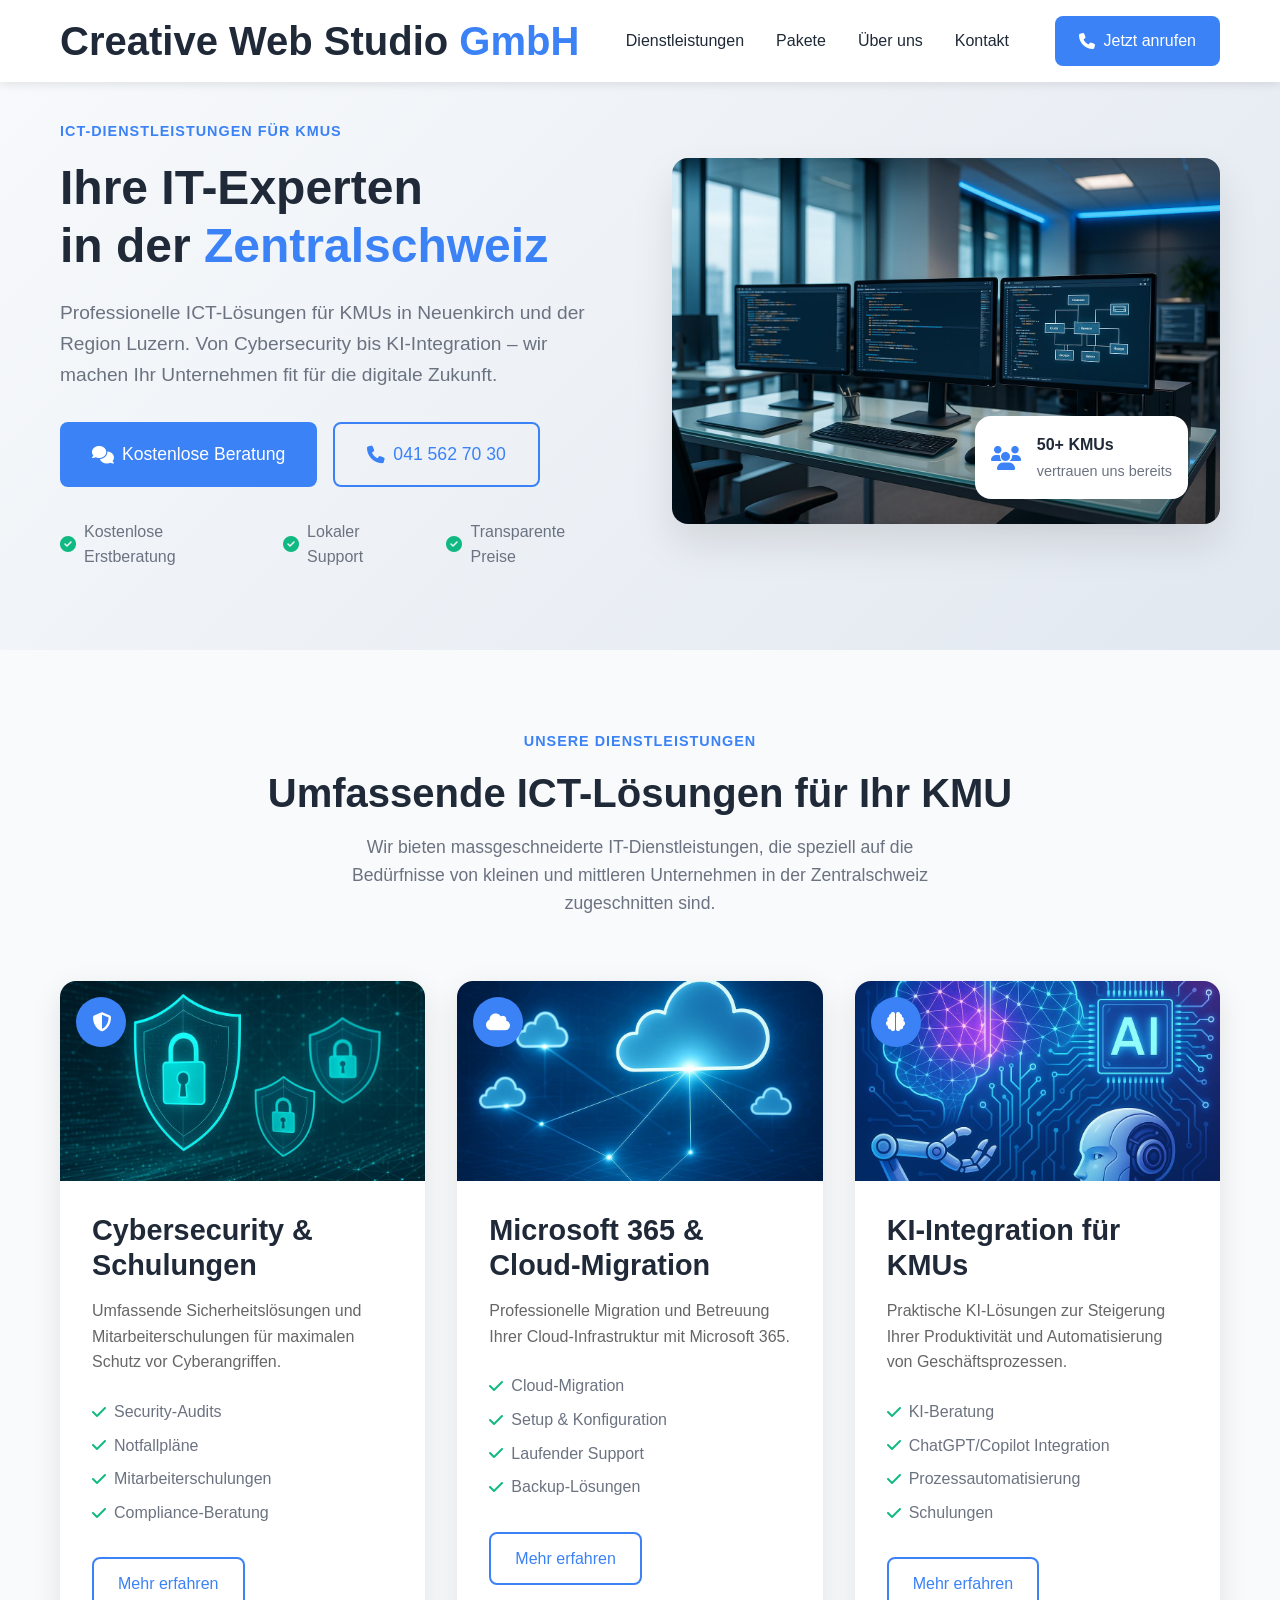
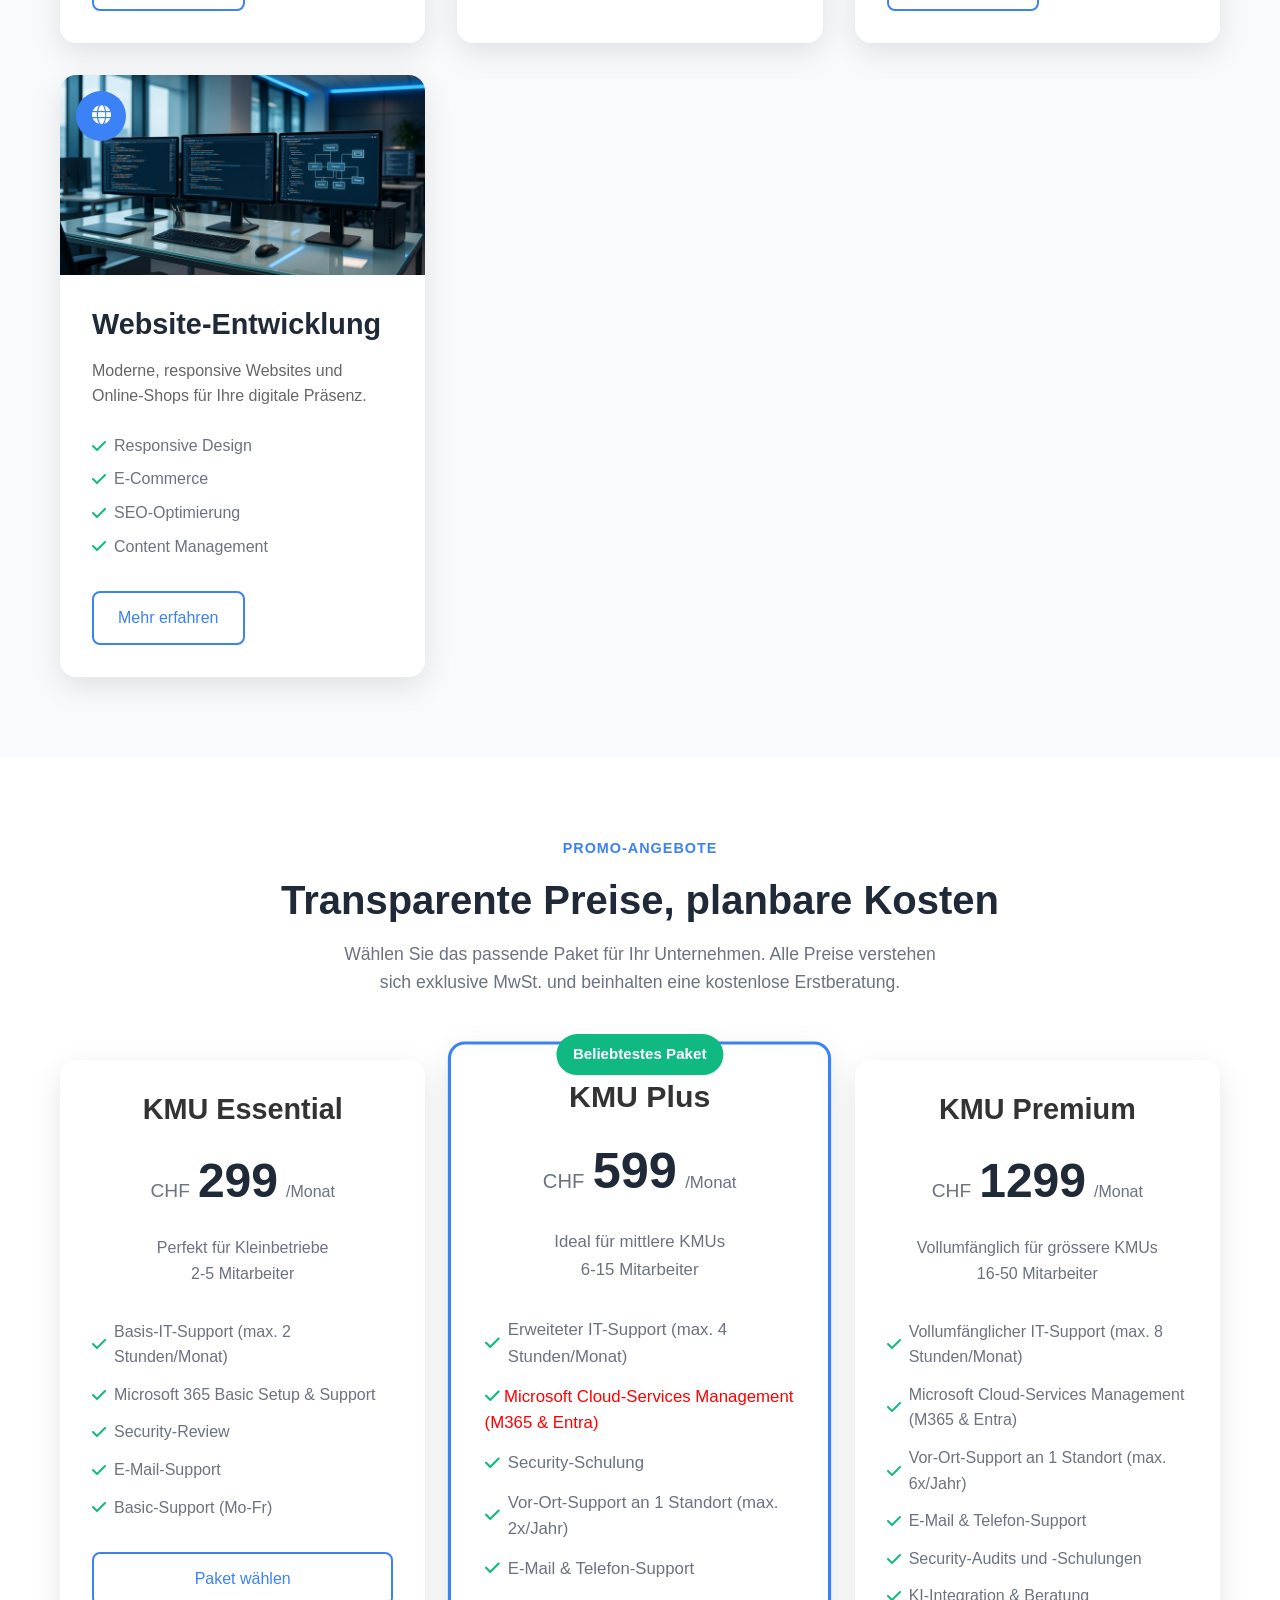
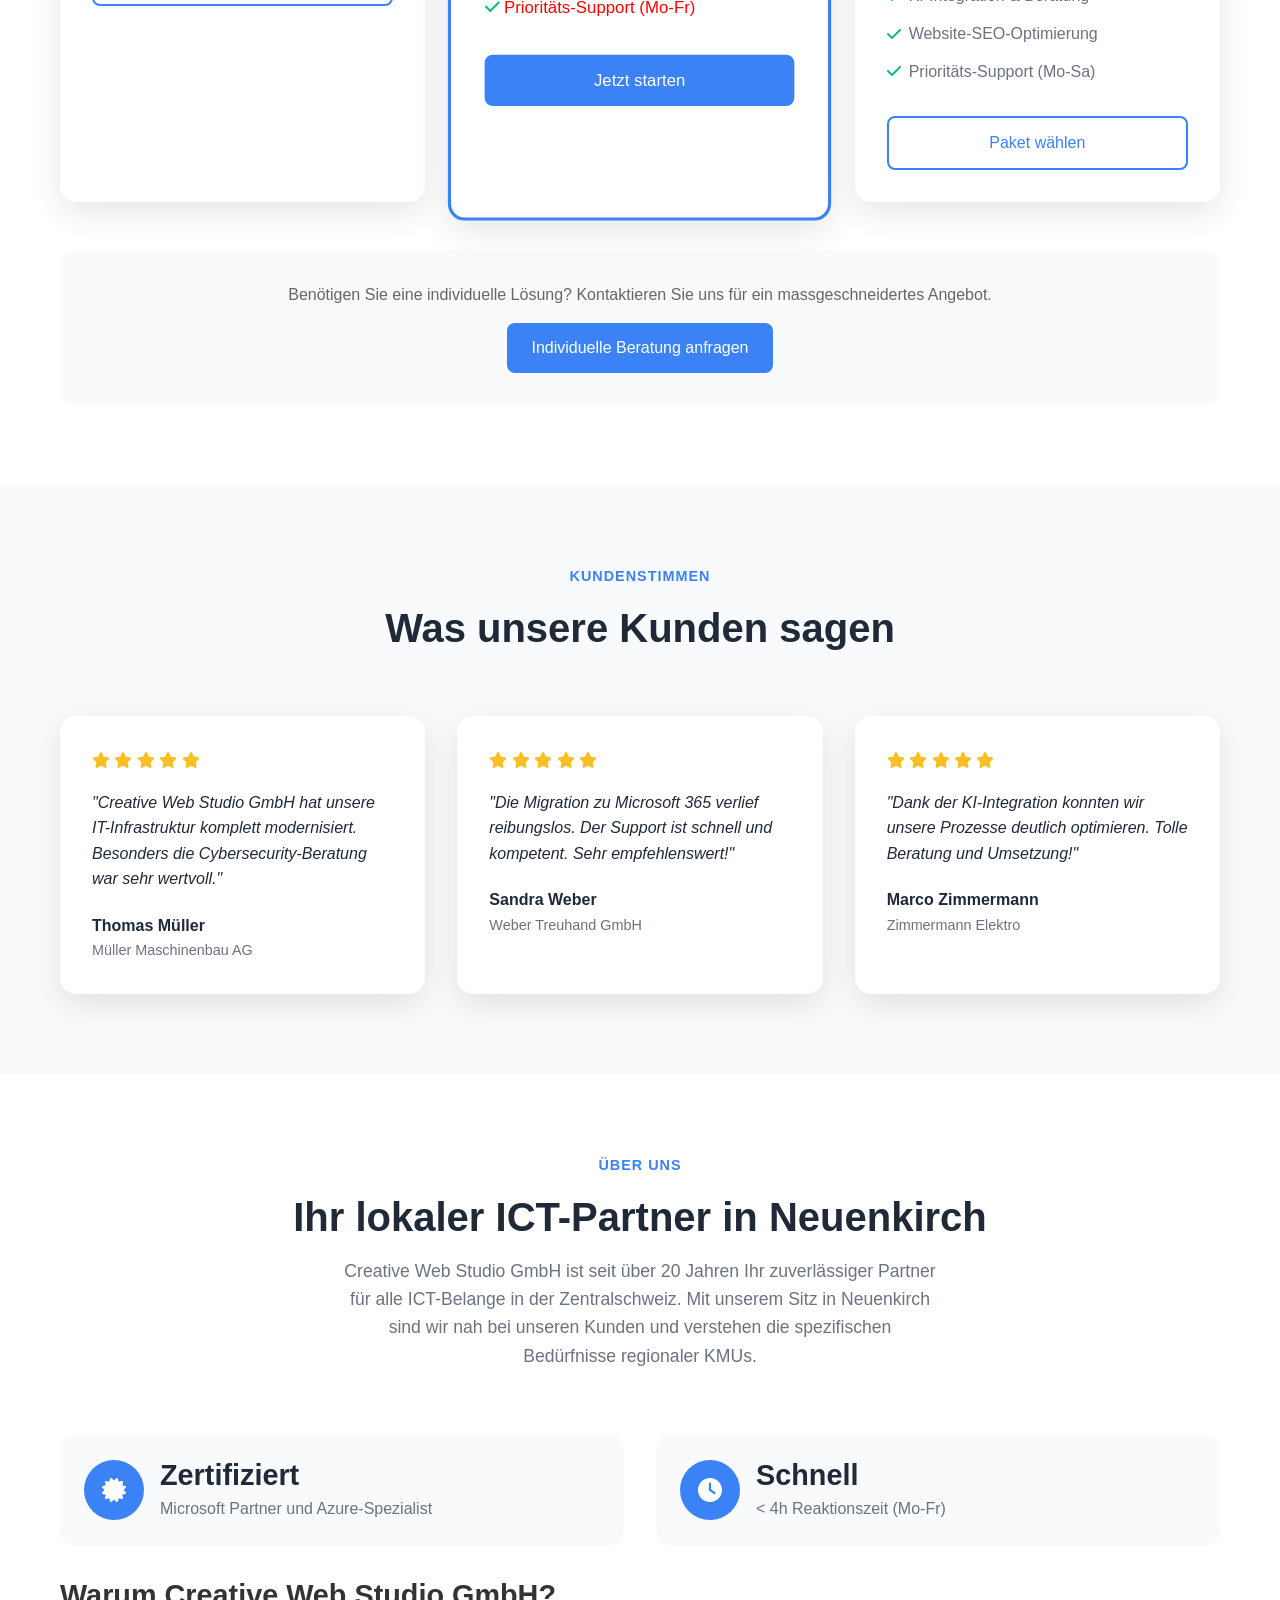
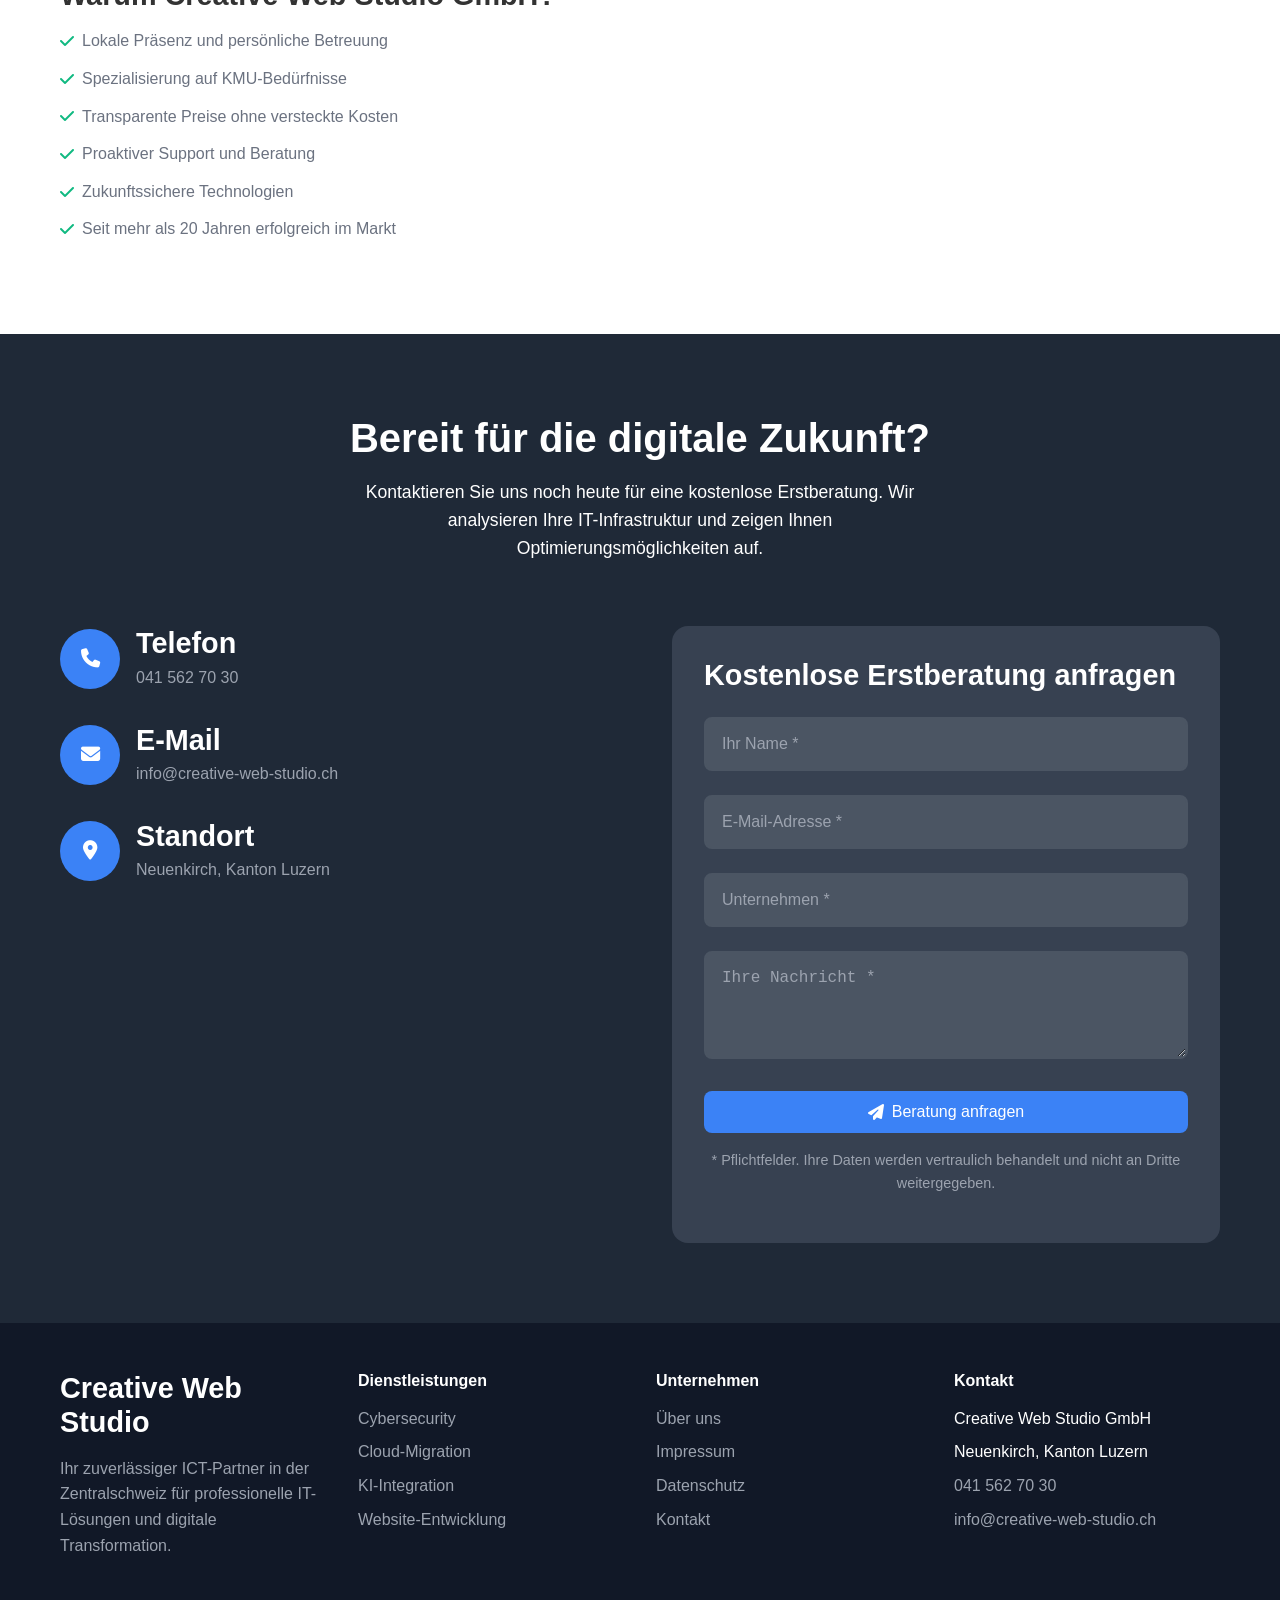
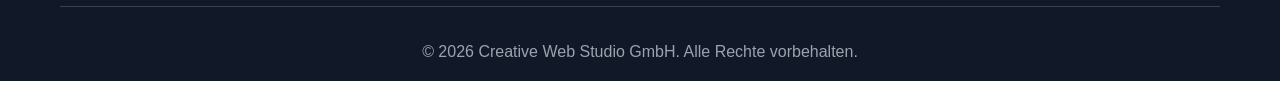
==== commit f824ed1b: "fix: informatik-luzern.ch Referenzen und index.html-Links bereinigen - index.html: Canonical, OG-Tag" ====
--- a/index.html
+++ b/index.html
@@ -16,14 +16,14 @@
     <meta name="author" content="Creative Web Studio GmbH">
     <meta name="robots" content="index, follow">
     <meta name="language" content="de-CH">
-    <link rel="canonical" href="https://informatik-luzern.ch/">
+    <link rel="canonical" href="https://creative-web-studio.ch/">
 
     <!-- Open Graph / Facebook -->
     <meta property="og:type" content="website">
-    <meta property="og:url" content="https://informatik-luzern.ch/">
+    <meta property="og:url" content="https://creative-web-studio.ch/">
     <meta property="og:title" content="Creative Web Studio GmbH - ICT-Dienstleistungen für KMUs in Luzern">
     <meta property="og:description" content="Professionelle ICT-Dienstleistungen für KMUs in Neuenkirch und der Region Luzern. Cybersecurity, Cloud-Migration, KI-Integration und Website-Entwicklung.">
-    <meta property="og:image" content="https://informatik-luzern.ch/images/og-image.jpg">
+    <meta property="og:image" content="https://creative-web-studio.ch/images/og-image.jpg">
     <meta property="og:image:width" content="1200">
     <meta property="og:image:height" content="630">
     <meta property="og:locale" content="de_CH">
@@ -40,7 +40,7 @@
       "@context": "https://schema.org",
       "@type": "LocalBusiness",
       "name": "Creative Web Studio GmbH",
-      "image": "https://informatik-luzern.ch/images/hero-image.jpg",
+      "image": "https://creative-web-studio.ch/images/hero-image.jpg",
       "description": "Professionelle ICT-Dienstleistungen für KMUs in Neuenkirch und der Region Luzern. Cybersecurity, Cloud-Migration, KI-Integration und Website-Entwicklung.",
       "address": {
         "@type": "PostalAddress",
@@ -56,8 +56,8 @@
         "longitude": 8.2056
       },
       "telephone": "+41415627030",
-      "email": "info@informatik-luzern.ch",
-      "url": "https://informatik-luzern.ch/",
+      "email": "info@creative-web-studio.ch",
+      "url": "https://creative-web-studio.ch/",
       "sameAs": [
         "https://www.linkedin.com/company/creative-web-studio-gmbh"
       ],
@@ -581,7 +581,7 @@
                         </div>
                         <div class="contact-details">
                             <h3>E-Mail</h3>
-                            <p><a href="mailto:info@informatik-luzern.ch">info@informatik-luzern.ch</a></p>
+                            <p><a href="mailto:info@creative-web-studio.ch">info@creative-web-studio.ch</a></p>
                         </div>
                     </div>
 
@@ -656,8 +656,8 @@
                     <h4>Unternehmen</h4>
                     <ul>
                         <li><a href="#about">Über uns</a></li>
-                        <li><a href="impressum.html">Impressum</a></li>
-                        <li><a href="datenschutz.html">Datenschutz</a></li>
+                        <li><a href="impressum/">Impressum</a></li>
+                        <li><a href="datenschutz/">Datenschutz</a></li>
                         <li><a href="#contact">Kontakt</a></li>
                     </ul>
                 </div>
@@ -668,7 +668,7 @@
                         <li>Creative Web Studio GmbH</li>
                         <li>Neuenkirch, Kanton Luzern</li>
                         <li><a href="tel:+41415627030">041 562 70 30</a></li>
-                        <li><a href="mailto:info@informatik-luzern.ch">info@informatik-luzern.ch</a></li>
+                        <li><a href="mailto:info@creative-web-studio.ch">info@creative-web-studio.ch</a></li>
                     </ul>
                 </div>
             </div>
